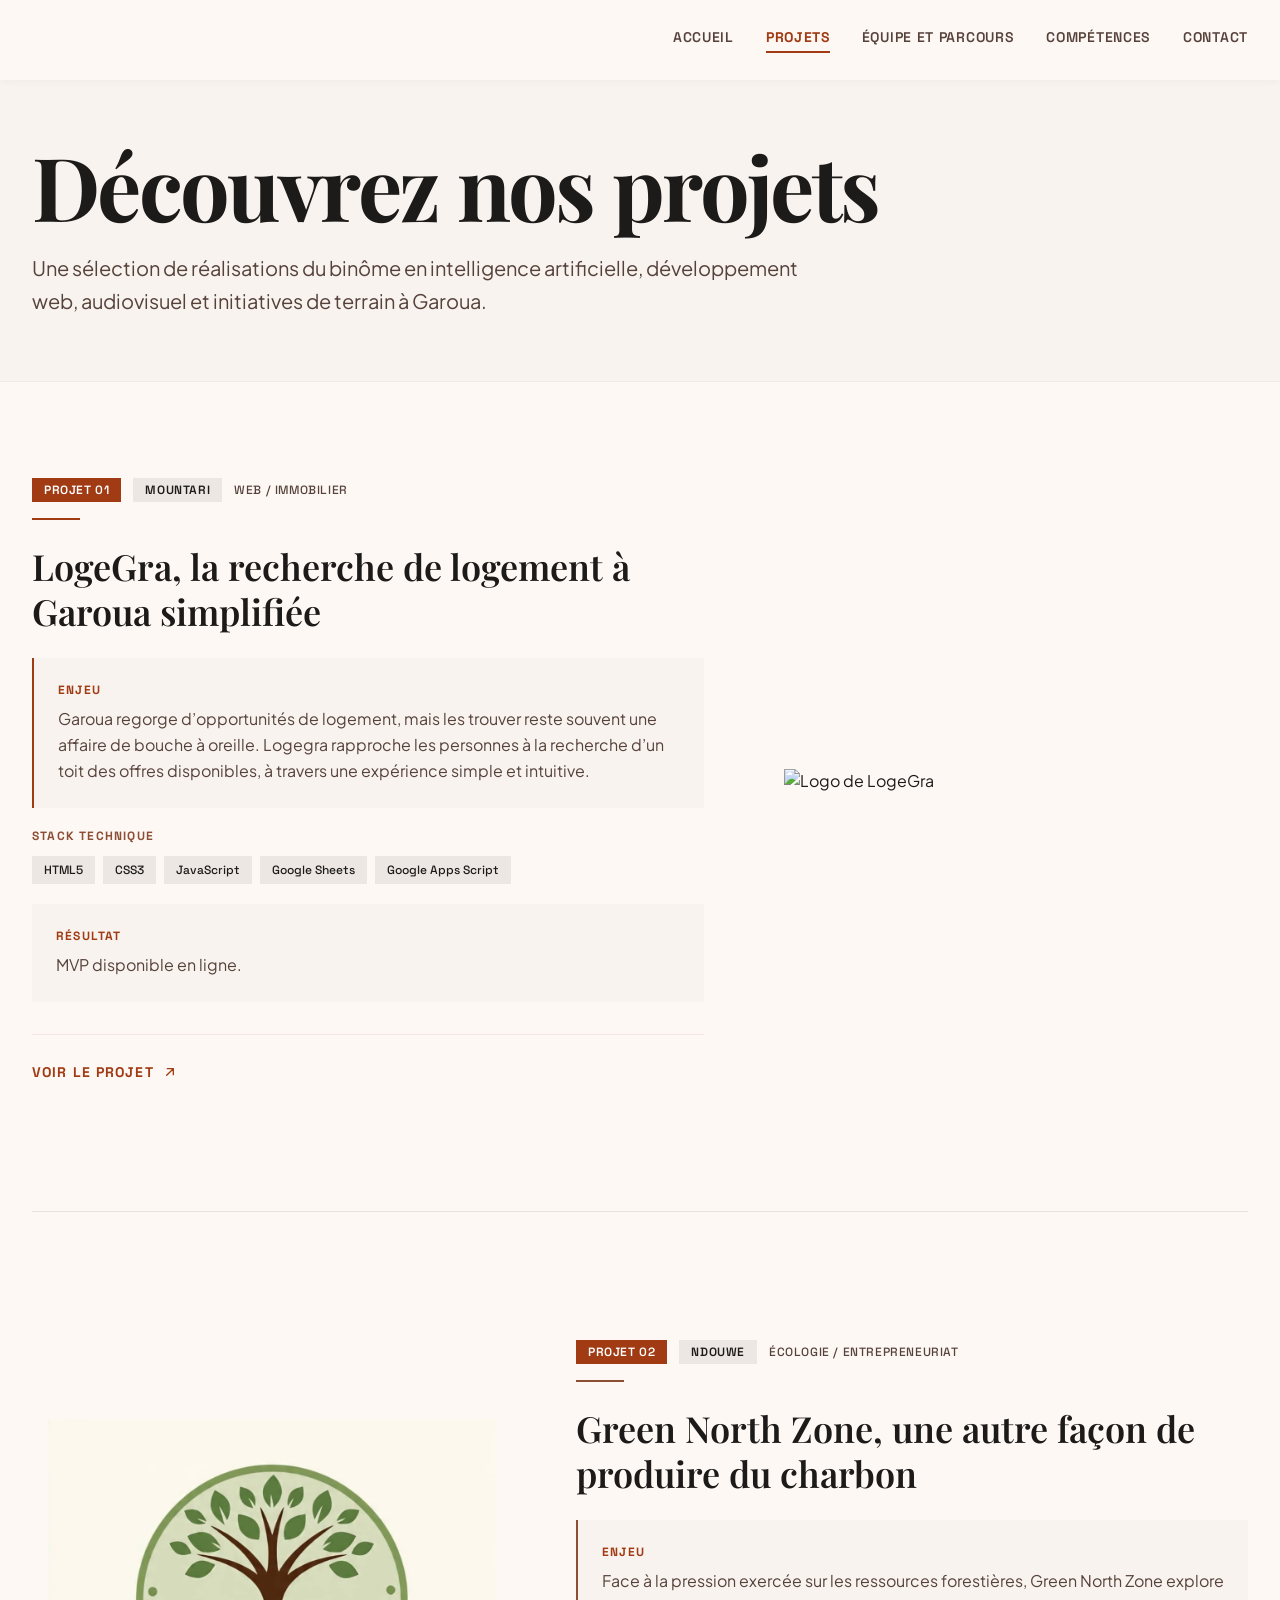
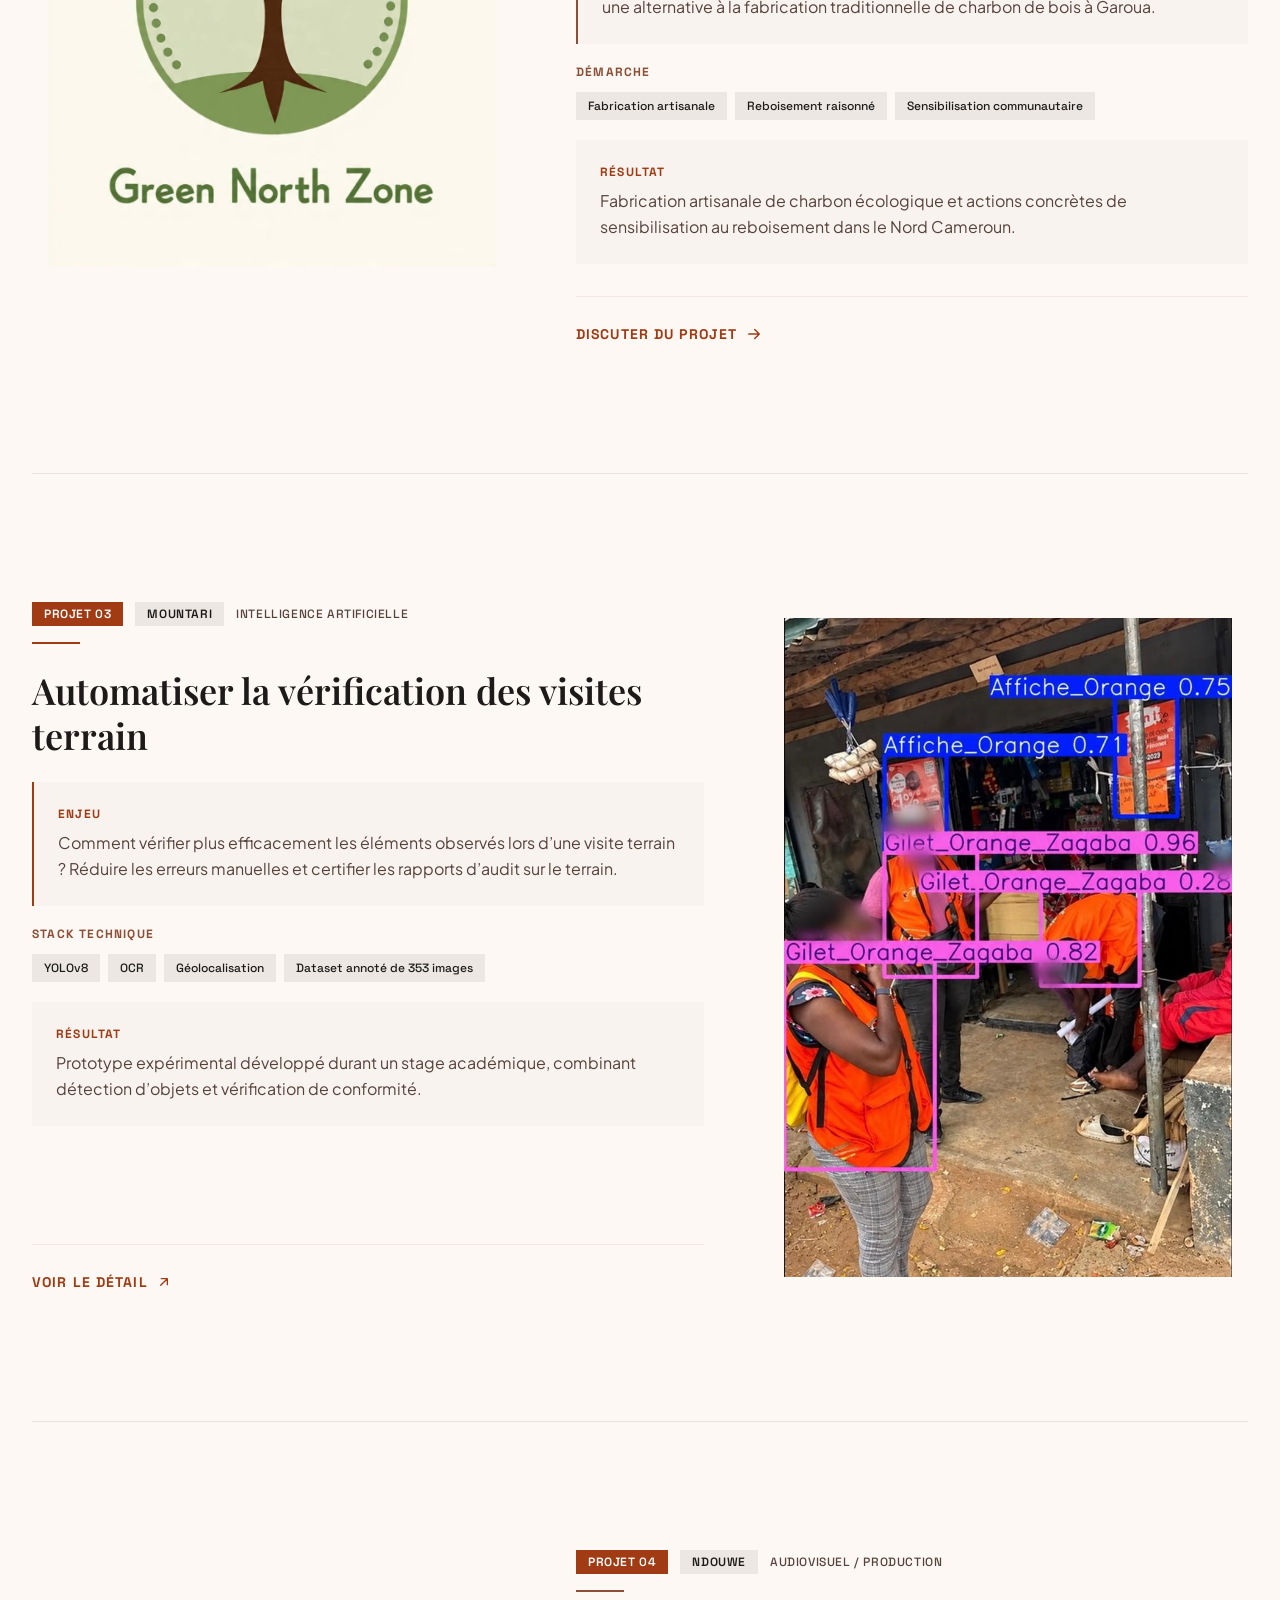
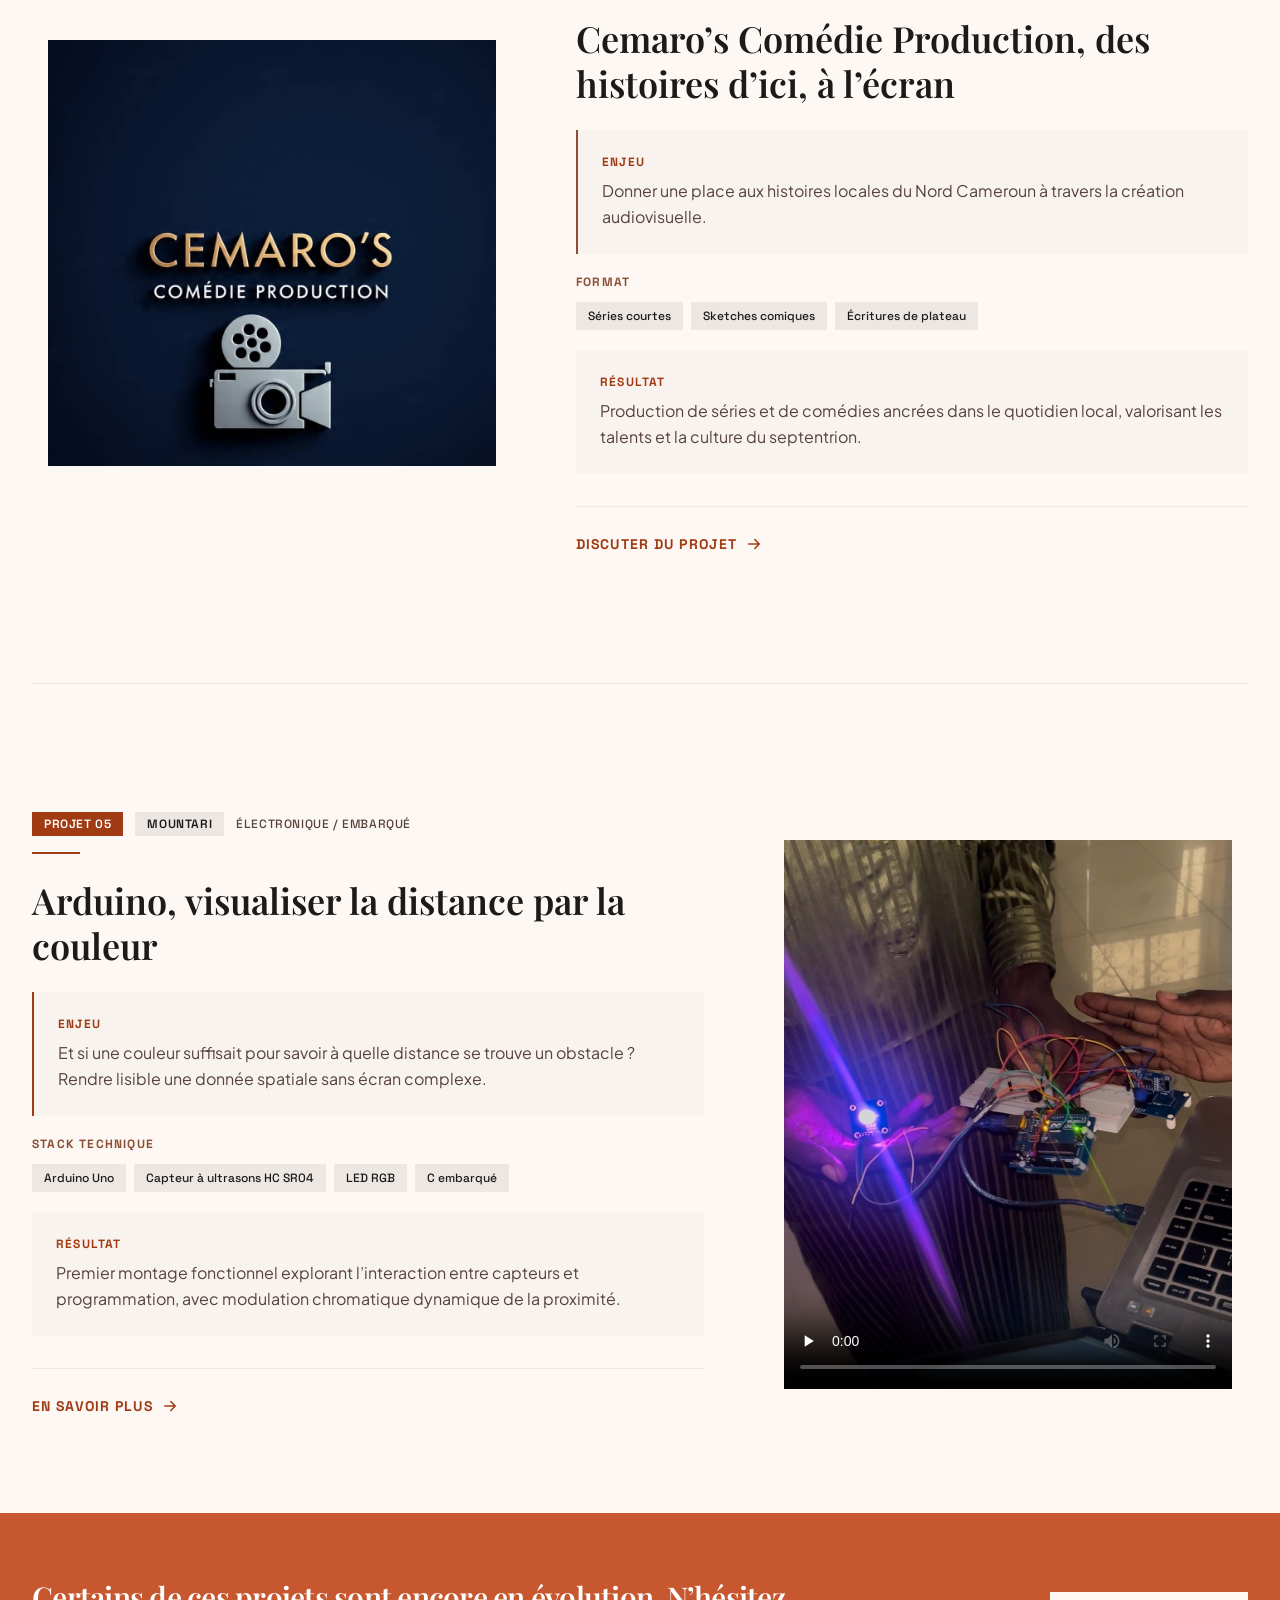
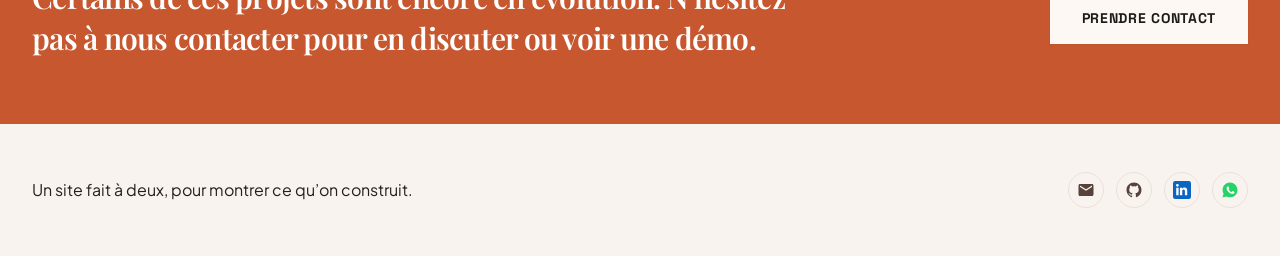
==== projets.html @ ce0b87a0 "Premier deploiement du portfolio" ====
<!DOCTYPE html>
<html lang="fr">
<head>
  <meta charset="utf-8">
  <meta name="viewport" content="width=device-width, initial-scale=1">
  <title>Projets : Mountari et Ndouwe</title>
  <meta name="description" content="Une sélection de réalisations du binôme en intelligence artificielle, développement web, audiovisuel et initiatives de terrain à Garoua.">

  <link rel="preconnect" href="https://fonts.googleapis.com">
  <link rel="preconnect" href="https://fonts.gstatic.com" crossorigin>
  <link href="https://fonts.googleapis.com/css2?family=Playfair+Display:wght@600;700&family=Plus+Jakarta+Sans:wght@400;500;600&family=Space+Grotesk:wght@500;600;700&display=swap" rel="stylesheet">
  <link rel="stylesheet" href="css/style.css">
</head>
<body>

  <!-- En-tête et navigation (à recopier à l'identique sur chaque page, seul aria-current change) -->
  <header class="site-header">
    <div class="container header-inner">
      <button class="nav-toggle" type="button" aria-expanded="false" aria-controls="menu-principal" aria-label="Ouvrir le menu">
        <span></span><span></span><span></span>
      </button>
      <nav class="nav" id="menu-principal" aria-label="Navigation principale">
        <a href="index.html" class="nav-link">Accueil</a>
        <a href="projets.html" class="nav-link is-active" aria-current="page">Projets</a>
        <a href="equipe.html" class="nav-link">Équipe et Parcours</a>
        <a href="competences.html" class="nav-link">Compétences</a>
        <a href="contact.html" class="nav-link">Contact</a>
      </nav>
    </div>
  </header>

  <main>

    <!-- Titre de la page -->
    <section class="page-header">
      <div class="container">
        <h1>Découvrez nos projets</h1>
        <p>Une sélection de réalisations du binôme en intelligence artificielle, développement web, audiovisuel et initiatives de terrain à Garoua.</p>
      </div>
    </section>

    <!-- Les cinq fiches projets, image à droite puis à gauche en alternance -->
    <div class="container fiches">

    <!-- Projet 01 : Mountari (image à droite) -->
    <article class="fiche">
      <div class="fiche-text">
        <div>
          <div class="fiche-meta">
            <span class="tag tag-num">Projet 01</span>
            <span class="tag tag-who">Mountari</span>
            <span class="fiche-cat">Web / Immobilier</span>
          </div>
          <div class="fiche-rule rule-mountari"></div>
          <h2>LogeGra, la recherche de logement à Garoua simplifiée</h2>
          <div class="fiche-blocks">
            <div class="box box-enjeu box-mountari">
              <span class="box-label">Enjeu</span>
              <p>Garoua regorge d’opportunités de logement, mais les trouver reste souvent une affaire de bouche à oreille. Logegra rapproche les personnes à la recherche d’un toit des offres disponibles, à travers une expérience simple et intuitive.</p>
            </div>
            <div>
              <span class="box-label label-second">Stack technique</span>
              <ul class="chips">
              <li>HTML5</li>
              <li>CSS3</li>
              <li>JavaScript</li>
              <li>Google Sheets</li>
              <li>Google Apps Script</li>
              </ul>
            </div>
            <div class="box">
              <span class="box-label">Résultat</span>
              <p>MVP disponible en ligne.</p>
            </div>
          </div>
        </div>
        <div class="fiche-link">
          <a class="project-link link-mountari" href="https://logegra.vercel.app/" target="_blank" rel="noopener noreferrer">
            Voir le projet
            <svg class="arrow arrow-out" viewBox="0 0 24 24" aria-hidden="true"><path d="M7 17L17 7M8 7h9v9" fill="none" stroke="currentColor" stroke-width="2" stroke-linecap="round" stroke-linejoin="round"/></svg>
          </a>
        </div>
      </div>
      <div class="fiche-media">
        <img src="assets/images/logegra.png" alt="Logo de LogeGra" class="">
      </div>
    </article>
    <div class="fiche-sep"></div>

    <!-- Projet 02 : Ndouwe (image à gauche) -->
    <article class="fiche media-left">
      <div class="fiche-media">
        <img src="assets/images/green-north-zone.jpeg" alt="Logo de Green North Zone" class="">
      </div>
      <div class="fiche-text">
        <div>
          <div class="fiche-meta">
            <span class="tag tag-num">Projet 02</span>
            <span class="tag tag-who">Ndouwe</span>
            <span class="fiche-cat">Écologie / Entrepreneuriat</span>
          </div>
          <div class="fiche-rule rule-ndouwe"></div>
          <h2>Green North Zone, une autre façon de produire du charbon</h2>
          <div class="fiche-blocks">
            <div class="box box-enjeu box-ndouwe">
              <span class="box-label">Enjeu</span>
              <p>Face à la pression exercée sur les ressources forestières, Green North Zone explore une alternative à la fabrication traditionnelle de charbon de bois à Garoua.</p>
            </div>
            <div>
              <span class="box-label label-second">Démarche</span>
              <ul class="chips">
              <li>Fabrication artisanale</li>
              <li>Reboisement raisonné</li>
              <li>Sensibilisation communautaire</li>
              </ul>
            </div>
            <div class="box">
              <span class="box-label">Résultat</span>
              <p>Fabrication artisanale de charbon écologique et actions concrètes de sensibilisation au reboisement dans le Nord Cameroun.</p>
            </div>
          </div>
        </div>
        <div class="fiche-link">
          <a class="project-link link-mountari" href="#contact">
            Discuter du projet
            <svg class="arrow" viewBox="0 0 24 24" aria-hidden="true"><path d="M5 12h14M13 6l6 6-6 6" fill="none" stroke="currentColor" stroke-width="2" stroke-linecap="round" stroke-linejoin="round"/></svg>
          </a>
        </div>
      </div>
    </article>
    <div class="fiche-sep"></div>

    <!-- Projet 03 : Mountari (image à droite) -->
    <article class="fiche">
      <div class="fiche-text">
        <div>
          <div class="fiche-meta">
            <span class="tag tag-num">Projet 03</span>
            <span class="tag tag-who">Mountari</span>
            <span class="fiche-cat">Intelligence artificielle</span>
          </div>
          <div class="fiche-rule rule-mountari"></div>
          <h2>Automatiser la vérification des visites terrain</h2>
          <div class="fiche-blocks">
            <div class="box box-enjeu box-mountari">
              <span class="box-label">Enjeu</span>
              <p>Comment vérifier plus efficacement les éléments observés lors d’une visite terrain ? Réduire les erreurs manuelles et certifier les rapports d’audit sur le terrain.</p>
            </div>
            <div>
              <span class="box-label label-second">Stack technique</span>
              <ul class="chips">
              <li>YOLOv8</li>
              <li>OCR</li>
              <li>Géolocalisation</li>
              <li>Dataset annoté de 353 images</li>
              </ul>
            </div>
            <div class="box">
              <span class="box-label">Résultat</span>
              <p>Prototype expérimental développé durant un stage académique, combinant détection d’objets et vérification de conformité.</p>
            </div>
          </div>
        </div>
        <div class="fiche-link">
          <a class="project-link link-mountari" href="https://www.linkedin.com/in/bouba-tidjani" target="_blank" rel="noopener noreferrer">
            Voir le détail
            <svg class="arrow arrow-out" viewBox="0 0 24 24" aria-hidden="true"><path d="M7 17L17 7M8 7h9v9" fill="none" stroke="currentColor" stroke-width="2" stroke-linecap="round" stroke-linejoin="round"/></svg>
          </a>
        </div>
      </div>
      <div class="fiche-media">
        <img src="assets/images/yolo.jpeg" alt="Résultat de détection d'objets sur une visite terrain" class="fiche-img-narrow">
      </div>
    </article>
    <div class="fiche-sep"></div>

    <!-- Projet 04 : Ndouwe (image à gauche) -->
    <article class="fiche media-left">
      <div class="fiche-media">
        <img src="assets/images/cemaros.jpeg" alt="Logo de Cemaro's Comédie Production" class="">
      </div>
      <div class="fiche-text">
        <div>
          <div class="fiche-meta">
            <span class="tag tag-num">Projet 04</span>
            <span class="tag tag-who">Ndouwe</span>
            <span class="fiche-cat">Audiovisuel / Production</span>
          </div>
          <div class="fiche-rule rule-ndouwe"></div>
          <h2>Cemaro’s Comédie Production, des histoires d’ici, à l’écran</h2>
          <div class="fiche-blocks">
            <div class="box box-enjeu box-ndouwe">
              <span class="box-label">Enjeu</span>
              <p>Donner une place aux histoires locales du Nord Cameroun à travers la création audiovisuelle.</p>
            </div>
            <div>
              <span class="box-label label-second">Format</span>
              <ul class="chips">
              <li>Séries courtes</li>
              <li>Sketches comiques</li>
              <li>Écritures de plateau</li>
              </ul>
            </div>
            <div class="box">
              <span class="box-label">Résultat</span>
              <p>Production de séries et de comédies ancrées dans le quotidien local, valorisant les talents et la culture du septentrion.</p>
            </div>
          </div>
        </div>
        <div class="fiche-link">
          <a class="project-link link-mountari" href="#contact">
            Discuter du projet
            <svg class="arrow" viewBox="0 0 24 24" aria-hidden="true"><path d="M5 12h14M13 6l6 6-6 6" fill="none" stroke="currentColor" stroke-width="2" stroke-linecap="round" stroke-linejoin="round"/></svg>
          </a>
        </div>
      </div>
    </article>
    <div class="fiche-sep"></div>

    <!-- Projet 05 : Mountari (image à droite) -->
    <article class="fiche">
      <div class="fiche-text">
        <div>
          <div class="fiche-meta">
            <span class="tag tag-num">Projet 05</span>
            <span class="tag tag-who">Mountari</span>
            <span class="fiche-cat">Électronique / Embarqué</span>
          </div>
          <div class="fiche-rule rule-mountari"></div>
          <h2>Arduino, visualiser la distance par la couleur</h2>
          <div class="fiche-blocks">
            <div class="box box-enjeu box-mountari">
              <span class="box-label">Enjeu</span>
              <p>Et si une couleur suffisait pour savoir à quelle distance se trouve un obstacle ? Rendre lisible une donnée spatiale sans écran complexe.</p>
            </div>
            <div>
              <span class="box-label label-second">Stack technique</span>
              <ul class="chips">
              <li>Arduino Uno</li>
              <li>Capteur à ultrasons HC SR04</li>
              <li>LED RGB</li>
              <li>C embarqué</li>
              </ul>
            </div>
            <div class="box">
              <span class="box-label">Résultat</span>
              <p>Premier montage fonctionnel explorant l’interaction entre capteurs et programmation, avec modulation chromatique dynamique de la proximité.</p>
            </div>
          </div>
        </div>
        <div class="fiche-link">
          <a class="project-link link-mountari" href="#contact">
            En savoir plus
            <svg class="arrow" viewBox="0 0 24 24" aria-hidden="true"><path d="M5 12h14M13 6l6 6-6 6" fill="none" stroke="currentColor" stroke-width="2" stroke-linecap="round" stroke-linejoin="round"/></svg>
          </a>
        </div>
      </div>
      <div class="fiche-media">
        <video class="fiche-video" controls playsinline preload="none" poster="assets/images/arduino.jpeg" aria-label="Démonstration en vidéo du montage Arduino : la LED change de couleur selon la distance">
          <source src="assets/videos/arduino.mp4" type="video/mp4">
          Votre navigateur ne peut pas lire cette vidéo.
        </video>
      </div>
    </article>

    </div>

    <!-- Bandeau de contact -->
    <section class="banner" id="contact">
      <div class="container banner-inner">
        <p>Certains de ces projets sont encore en évolution. N’hésitez pas à nous contacter pour en discuter ou voir une démo.</p>
        <a class="btn btn-banner" href="mailto:boubamountari@gmail.com">Prendre contact</a>
      </div>
    </section>

  </main>

  <footer class="site-footer">
    <div class="container footer-inner">
      <p>Un site fait à deux, pour montrer ce qu’on construit.</p>
      <div class="socials">
        <a class="social" href="mailto:boubamountari@gmail.com" aria-label="Email">
          <svg viewBox="0 0 24 24" fill="currentColor" aria-hidden="true"><path d="M20 4H4c-1.1 0-1.99.9-1.99 2L2 18c0 1.1.9 2 2 2h16c1.1 0 2-.9 2-2V6c0-1.1-.9-2-2-2zm0 4l-8 5-8-5V6l8 5 8-5v2z"/></svg>
        </a>
        <a class="social" href="https://github.com/Bouba-Tidjani-dev" target="_blank" rel="noopener" aria-label="GitHub">
          <svg viewBox="0 0 24 24" fill="currentColor" aria-hidden="true"><path fill-rule="evenodd" clip-rule="evenodd" d="M12 2C6.477 2 2 6.484 2 12.017c0 4.425 2.865 8.18 6.839 9.504.5.092.682-.217.682-.483 0-.237-.008-.868-.013-1.703-2.782.605-3.369-1.343-3.369-1.343-.454-1.158-1.11-1.466-1.11-1.466-.908-.62.069-.608.069-.608 1.003.07 1.53 1.032 1.53 1.032.892 1.53 2.341 1.088 2.91.832.092-.647.35-1.088.636-1.338-2.22-.253-4.555-1.113-4.555-4.951 0-1.093.39-1.988 1.029-2.688-.103-.253-.446-1.272.098-2.65 0 0 .84-.27 2.75 1.026A9.564 9.564 0 0112 6.844c.85.004 1.705.115 2.504.337 1.909-1.296 2.747-1.027 2.747-1.027.546 1.379.202 2.398.1 2.651.64.7 1.028 1.595 1.028 2.688 0 3.848-2.339 4.695-4.566 4.943.359.309.678.92.678 1.855 0 1.338-.012 2.419-.012 2.747 0 .268.18.58.688.482A10.019 10.019 0 0022 12.017C22 6.484 17.522 2 12 2z"/></svg>
        </a>
        <a class="social" href="https://linkedin.com/in/bouba-tidjani" target="_blank" rel="noopener" aria-label="LinkedIn">
          <svg viewBox="0 0 24 24" aria-hidden="true"><rect width="24" height="24" rx="3" fill="#0A66C2"/><path d="M19 19h-3.14v-4.92c0-1.17-.02-2.68-1.63-2.68-1.63 0-1.88 1.28-1.88 2.6v4.99H9.21V8.88h3.01v1.38h.04c.42-.79 1.44-1.63 2.97-1.63 3.17 0 3.76 2.09 3.76 4.81V19zM5.88 7.51a1.82 1.82 0 110-3.64 1.82 1.82 0 010 3.64zM7.45 19H4.31V8.88h3.14V19z" fill="#fff"/></svg>
        </a>
        <!-- À compléter : remplace le numéro par celui de ton binôme, au format international sans + ni espaces -->
        <a class="social" href="https://wa.me/237XXXXXXXXX" target="_blank" rel="noopener" aria-label="WhatsApp">
          <svg viewBox="0 0 24 24" aria-hidden="true"><path d="M12.04 2C6.58 2 2.13 6.45 2.13 11.91c0 1.75.46 3.45 1.32 4.95L2 22l5.25-1.38c1.45.79 3.08 1.21 4.79 1.21 5.46 0 9.91-4.45 9.91-9.91 0-2.65-1.03-5.14-2.9-7.01A9.82 9.82 0 0012.04 2z" fill="#25D366"/><path d="M17.5 14.34c-.26-.13-1.54-.76-1.78-.85-.24-.09-.41-.13-.58.13-.17.26-.67.85-.82 1.02-.15.17-.3.19-.56.06-.26-.13-1.1-.41-2.09-1.29-.77-.69-1.29-1.54-1.44-1.8-.15-.26-.02-.4.11-.53.12-.12.26-.3.39-.45.13-.15.17-.26.26-.43.09-.17.04-.32-.02-.45-.06-.13-.58-1.4-.8-1.92-.21-.51-.43-.44-.59-.45h-.51c-.17 0-.45.06-.69.32-.24.26-.91.89-.91 2.17 0 1.28.93 2.52 1.06 2.69.13.17 1.84 2.81 4.45 3.94.62.27 1.11.43 1.49.55.63.2 1.2.17 1.65.1.5-.07 1.54-.63 1.76-1.24.22-.61.22-1.13.15-1.24-.07-.11-.24-.18-.5-.31z" fill="#fff"/></svg>
        </a>
      </div>
    </div>
  </footer>

  <script src="js/main.js"></script>
</body>
</html>
---- css/style.css ----
/* ==========================================================
   Portfolio Mountari et Ndouwe : feuille de style commune
   Les couleurs et polices viennent du DESIGN.md (Atelier & Algorithm).
   Ce fichier sera réutilisé par toutes les pages du site.
   ========================================================== */

/* 1. Variables de design */
:root {
  --surface: #fdf8f4;
  --surface-low: #f8f3ef;
  --surface-container: #f2ede9;
  --surface-high: #ece7e3;
  --on-surface: #1d1b19;
  --on-surface-variant: #57423b;
  --outline-variant: #dec0b7;
  --primary: #a03b14;
  --primary-container: #c0532a;
  --on-primary: #ffffff;
  --primary-fixed: #ffdbcf;
  --on-primary-fixed: #390c00;
  --secondary: #8c4e34;
  --ink: #161513;
  --dark-logo-bg: #071322;
  --photo-bg: #e7e5e4;

  --font-title: "Playfair Display", Georgia, serif;
  --font-body: "Plus Jakarta Sans", system-ui, sans-serif;
  --font-label: "Space Grotesk", system-ui, sans-serif;

  --header-h: 5rem;
  --shadow-sm: 0 1px 2px rgba(0, 0, 0, 0.05);
  --shadow-md: 0 4px 6px -1px rgba(0, 0, 0, 0.1), 0 2px 4px -2px rgba(0, 0, 0, 0.1);
}

/* 2. Base */
*, *::before, *::after { box-sizing: border-box; }

html { height: 100%; }

body {
  margin: 0;
  min-height: 100%;
  display: flex;
  flex-direction: column;
  background: var(--surface);
  color: var(--on-surface);
  font-family: var(--font-body);
  font-size: 1rem;
  line-height: 1.5rem;
  -webkit-font-smoothing: antialiased;
}

::selection { background: var(--primary-container); color: #fffbff; }

main { flex: 1; padding-top: var(--header-h); }

img { display: block; max-width: 100%; }

a { color: inherit; text-decoration: none; }

h1, h2, h3, p, figure { margin: 0; }

:focus-visible { outline: 3px solid var(--primary); outline-offset: 3px; }

.container {
  width: 100%;
  max-width: 80rem;
  margin-inline: auto;
  padding-inline: 2rem;
}

/* 3. En-tête et navigation */
.site-header {
  position: fixed;
  inset: 0 0 auto 0;
  z-index: 50;
  background: rgba(253, 248, 244, 0.9);
  -webkit-backdrop-filter: blur(12px);
  backdrop-filter: blur(12px);
  box-shadow: 0 1px 8px rgba(0, 0, 0, 0.04);
}

.header-inner {
  height: var(--header-h);
  display: flex;
  align-items: center;
  justify-content: flex-end;
}

.nav { display: flex; align-items: center; gap: 2rem; }

.nav-link {
  font-family: var(--font-label);
  font-size: 0.875rem;
  line-height: 1.25rem;
  font-weight: 600;
  text-transform: uppercase;
  letter-spacing: 0.05em;
  color: var(--on-surface-variant);
  padding-bottom: 0.25rem;
  border-bottom: 2px solid transparent;
  transition: color 0.15s;
}

.nav-link:hover { color: var(--on-surface); }

.nav-link.is-active {
  color: var(--primary);
  font-weight: 700;
  border-bottom-color: var(--primary);
}

.nav-toggle {
  display: none;
  width: 2.75rem;
  height: 2.75rem;
  padding: 0;
  background: none;
  border: 0;
  cursor: pointer;
  flex-direction: column;
  justify-content: center;
  align-items: center;
  gap: 5px;
}

.nav-toggle span {
  display: block;
  width: 22px;
  height: 2px;
  background: var(--on-surface);
}

/* 4. Présentation */
.hero { padding-top: 3rem; padding-bottom: 4rem; }

.hero-text { animation: heroEntrance 0.85s cubic-bezier(0.16, 1, 0.3, 1) both; }

.hero h1 {
  font-family: var(--font-title);
  font-size: 5.5rem;
  line-height: 5.25rem;
  font-weight: 700;
  letter-spacing: -0.03em;
  max-width: 64rem;
  margin-bottom: 1rem;
}

.hero h2 {
  font-family: var(--font-title);
  font-size: 1.875rem;
  line-height: 2.125rem;
  font-weight: 600;
  color: var(--primary);
  max-width: 56rem;
  margin-bottom: 1rem;
}

.hero-text p {
  font-size: 19px;
  line-height: 1.625;
  font-weight: 500;
  color: var(--on-surface);
  max-width: 48rem;
}

@keyframes heroEntrance {
  from { opacity: 0; transform: translateY(18px); }
  to   { opacity: 1; transform: translateY(0); }
}

/* Portraits */
.portraits {
  margin-top: 4rem;
  display: grid;
  grid-template-columns: 1fr 1fr;
  gap: 2rem;
  align-items: stretch;
}

.portrait-card {
  display: flex;
  flex-direction: column;
  justify-content: space-between;
  padding: 2.5rem;
  background: var(--surface-low);
  border: 1px solid rgba(222, 192, 183, 0.3);
  box-shadow: var(--shadow-sm);
}

.portrait-frame {
  aspect-ratio: 4 / 5;
  overflow: hidden;
  margin-bottom: 1.5rem;
  background: var(--photo-bg);
  border: 1px solid rgba(222, 192, 183, 0.4);
}

.portrait-frame img {
  width: 100%;
  height: 100%;
  object-fit: cover;
  object-position: center top;
}

.portrait-card figcaption {
  margin-top: auto;
  font-family: var(--font-title);
  font-size: 1.875rem;
  line-height: 2.125rem;
  font-weight: 600;
}

/* 5. Aperçu des projets */
.projects { padding-top: 4rem; padding-bottom: 4rem; }

.section-head {
  display: flex;
  align-items: flex-end;
  justify-content: space-between;
  gap: 1.5rem;
  margin-bottom: 4rem;
}

.section-head h2 {
  font-family: var(--font-title);
  font-size: 4rem;
  line-height: 4rem;
  font-weight: 600;
  letter-spacing: -0.025em;
}

.section-head p {
  max-width: 28rem;
  color: var(--on-surface-variant);
}

.project-list { display: grid; gap: 3rem; }

.project-card {
  display: grid;
  grid-template-columns: 7fr 5fr;
  align-items: stretch;
  overflow: hidden;
  background: var(--surface-low);
  border: 1px solid rgba(222, 192, 183, 0.3);
  box-shadow: var(--shadow-sm);
  transition: box-shadow 0.2s;
}

.project-card:hover { box-shadow: var(--shadow-md); }

/* Cartes dont l'image est à droite : on inverse les colonnes */
.project-card.media-right { grid-template-columns: 5fr 7fr; }
.project-card.media-right .project-media { order: 2; }
.project-card.media-right .project-body { order: 1; }

.project-media {
  height: 360px;
  overflow: hidden;
  background: var(--surface-high);
}

.project-media img.cover { width: 100%; height: 100%; object-fit: cover; }

.media-padded {
  display: flex;
  align-items: center;
  justify-content: center;
  padding: 1.5rem;
}

.media-padded img.contain { max-width: 100%; max-height: 100%; object-fit: contain; }

.media-dark { background: var(--dark-logo-bg); padding: 1rem; }

.project-body {
  display: flex;
  flex-direction: column;
  justify-content: center;
  align-items: flex-start;
  padding: 2rem;
}

.badge {
  display: inline-block;
  padding: 0.25rem 0.75rem;
  margin-bottom: 0.75rem;
  background: var(--surface);
  font-family: var(--font-label);
  font-size: 0.875rem;
  line-height: 1.25rem;
  font-weight: 700;
  text-transform: uppercase;
  letter-spacing: 0.05em;
}

.badge-ndouwe { color: var(--secondary); }
.badge-mountari { color: var(--primary); }

.project-body h3 {
  font-family: var(--font-title);
  font-size: 2.5rem;
  line-height: 2.75rem;
  font-weight: 600;
  letter-spacing: -0.01em;
  margin-bottom: 0.75rem;
}

.project-body p {
  font-size: 18px;
  line-height: 1.625;
  color: var(--ink);
  margin-bottom: 1.5rem;
}

.project-link {
  display: inline-flex;
  align-items: center;
  gap: 0.5rem;
  font-family: var(--font-label);
  font-size: 0.875rem;
  line-height: 1.25rem;
  font-weight: 600;
  text-transform: uppercase;
  letter-spacing: 0.05em;
  transition: color 0.15s;
}

.link-ndouwe { color: var(--secondary); }
.link-mountari { color: var(--primary); }
.project-link:hover { color: var(--on-surface); }

.arrow { width: 18px; height: 18px; transition: transform 0.15s; }
.project-link:hover .arrow { transform: translateX(4px); }

/* 6. Bandeau école */
.school-strip { background: var(--surface-container); padding-block: 3rem; }

.school-inner {
  display: flex;
  align-items: center;
  justify-content: space-between;
  gap: 1.5rem;
}

.school-inner p {
  font-size: 19px;
  line-height: 1.75rem;
  font-weight: 500;
  color: var(--ink);
}

/* 7. Boutons */
.btn {
  display: inline-block;
  flex-shrink: 0;
  white-space: nowrap;
  text-align: center;
  font-family: var(--font-label);
  font-size: 0.875rem;
  line-height: 1.25rem;
  text-transform: uppercase;
  letter-spacing: 0.05em;
}

.btn-light {
  padding: 0.875rem 1.5rem;
  background: var(--surface);
  color: var(--on-surface);
  font-weight: 600;
  box-shadow: var(--shadow-sm);
  transition: background 0.15s;
}

.btn-light:hover { background: var(--surface-high); }

.btn-solid {
  padding: 1rem 2rem;
  background: var(--on-primary);
  color: var(--primary);
  font-weight: 700;
  box-shadow: 4px 4px 0 var(--on-primary-fixed);
  transition: transform 0.15s;
}

.btn-solid:hover { transform: translate(-4px, -4px); }

.btn-ghost {
  padding: 1rem 1.5rem;
  background: var(--primary-container);
  color: var(--on-primary);
  font-weight: 600;
  border: 1px solid rgba(255, 219, 207, 0.3);
  transition: background 0.15s, color 0.15s;
}

.btn-ghost:hover { background: var(--primary-fixed); color: var(--on-primary-fixed); }

/* 8. Appel à contact */
.cta { background: var(--primary); color: var(--on-primary); padding: 5rem 0; }

.cta-inner {
  display: flex;
  align-items: center;
  justify-content: space-between;
  gap: 2.5rem;
}

.cta-text { max-width: 48rem; }

.cta-text h2 {
  font-family: var(--font-title);
  font-size: 2.5rem;
  line-height: 2.75rem;
  font-weight: 600;
  letter-spacing: -0.025em;
  margin-bottom: 1rem;
}

.cta-text p {
  font-size: 1.125rem;
  line-height: 1.625;
  color: var(--primary-fixed);
}

.cta-actions { display: flex; gap: 1rem; flex-shrink: 0; }

/* 9. Pied de page */
.site-footer { background: var(--surface-low); margin-top: auto; }

.footer-inner {
  padding-block: 3rem;
  display: flex;
  align-items: center;
  justify-content: space-between;
  gap: 1rem;
}

.footer-inner p { font-size: 16px; color: #22201e; }

.socials { display: flex; align-items: center; gap: 0.75rem; margin-left: auto; flex-shrink: 0; }

.social {
  width: 2.25rem;
  height: 2.25rem;
  display: flex;
  align-items: center;
  justify-content: center;
  border: 1px solid rgba(222, 192, 183, 0.4);
  border-radius: 9999px;
  color: var(--on-surface-variant);
  transition: border-color 0.15s, color 0.15s;
}

.social:hover { border-color: var(--primary); color: var(--primary); }
.social svg { width: 18px; height: 18px; }

/* 10. Tablette et mobile */
@media (max-width: 1023px) {
  .project-card,
  .project-card.media-right { grid-template-columns: 1fr; }

  /* Sur petit écran, l'image passe toujours au-dessus du texte */
  .project-card.media-right .project-media { order: 1; }
  .project-card.media-right .project-body { order: 2; }

  .project-body { padding: 1.5rem; }
  .project-body h3 { font-size: 1.875rem; line-height: 2.125rem; }

  .cta-inner { flex-direction: column; align-items: flex-start; }
}

@media (max-width: 767px) {
  .container { padding-inline: 1.25rem; }

  .hero h1 { font-size: 3.25rem; line-height: 3.25rem; letter-spacing: -0.02em; }
  .hero h2 { font-size: 1.375rem; line-height: 1.625rem; }

  .portraits { grid-template-columns: 1fr; margin-top: 2.5rem; }
  .portrait-card { padding: 1.5rem; }

  .section-head { flex-direction: column; align-items: flex-start; margin-bottom: 2.5rem; }
  .section-head h2 { font-size: 2.5rem; line-height: 2.6rem; }

  .school-inner { flex-direction: column; text-align: center; }

  .cta-actions { flex-direction: column; width: 100%; }
  .btn-solid, .btn-ghost { width: 100%; }

  .footer-inner { flex-direction: column; align-items: flex-start; }
  .socials { margin-left: 0; }

  /* Menu mobile */
  .nav-toggle { display: flex; }

  .nav {
    display: none;
    position: absolute;
    top: var(--header-h);
    left: 0;
    right: 0;
    flex-direction: column;
    align-items: flex-start;
    gap: 1.25rem;
    padding: 1.5rem 1.25rem;
    background: var(--surface);
    box-shadow: 0 8px 12px rgba(0, 0, 0, 0.06);
  }

  .nav.is-open { display: flex; }
}

/* ==========================================================
   12. Page Projets
   ========================================================== */

/* Titre de la page : même taille que le titre de l'accueil */
.page-header {
  background: var(--surface-low);
  padding-block: 4rem;
  border-bottom: 1px solid rgba(222, 192, 183, 0.2);
}

.page-header h1 {
  font-family: var(--font-title);
  font-size: 5.5rem;
  line-height: 5.25rem;
  font-weight: 700;
  letter-spacing: -0.03em;
  max-width: 64rem;
}

.page-header p {
  max-width: 48rem;
  margin-top: 1.5rem;
  font-size: 1.25rem;
  line-height: 1.625;
  color: var(--on-surface-variant);
}

/* Liste des fiches */
.fiches {
  display: flex;
  flex-direction: column;
  gap: 8rem;
  padding-block: 6rem;
}

.fiche-sep { width: 100%; height: 1px; background: #e6e2de; }

.fiche {
  display: grid;
  grid-template-columns: 7fr 5fr;
  gap: 4rem;
  align-items: stretch;
}

.fiche.media-left { grid-template-columns: 5fr 7fr; }

.fiche-text { display: flex; flex-direction: column; justify-content: space-between; }

.fiche-meta { display: flex; flex-wrap: wrap; align-items: center; gap: 0.75rem; margin-bottom: 1rem; }

.tag {
  padding: 0.25rem 0.75rem;
  font-family: var(--font-label);
  font-size: 0.75rem;
  line-height: 1rem;
  font-weight: 600;
  text-transform: uppercase;
  letter-spacing: 0.05em;
}

.tag-num { background: var(--primary); color: #fff; }
.tag-who { background: var(--surface-high); color: var(--on-surface); }

.fiche-cat {
  font-family: var(--font-label);
  font-size: 0.75rem;
  line-height: 1rem;
  font-weight: 500;
  text-transform: uppercase;
  letter-spacing: 0.05em;
  color: var(--on-surface-variant);
}

.fiche-rule { width: 3rem; height: 2px; margin-bottom: 1.5rem; }
.rule-mountari { background: var(--primary); }
.rule-ndouwe { background: var(--secondary); }

.fiche-text h2 {
  font-family: var(--font-title);
  font-size: 2.25rem;
  line-height: 1.25;
  font-weight: 600;
  margin-bottom: 1.5rem;
}

.fiche-blocks { display: grid; gap: 1.25rem; }

.box { background: var(--surface-low); padding: 1.5rem; }
.box-enjeu { border-left: 2px solid var(--primary); }
.box-enjeu.box-ndouwe { border-left-color: var(--secondary); }

.box p { color: var(--on-surface-variant); line-height: 1.625; }

.box-label {
  display: block;
  margin-bottom: 0.5rem;
  font-family: var(--font-label);
  font-size: 0.75rem;
  line-height: 1rem;
  font-weight: 700;
  text-transform: uppercase;
  letter-spacing: 0.1em;
  color: var(--primary);
}

.box-label.label-second { margin-bottom: 0.75rem; color: var(--secondary); }

.chips { display: flex; flex-wrap: wrap; gap: 0.5rem; margin: 0; padding: 0; list-style: none; }

.chips li {
  padding: 0.375rem 0.75rem;
  background: var(--surface-high);
  color: var(--on-surface);
  font-family: var(--font-label);
  font-size: 0.75rem;
  line-height: 1rem;
  font-weight: 500;
}

.fiche-link {
  margin-top: 2rem;
  padding-top: 1.5rem;
  border-top: 1px solid rgba(222, 192, 183, 0.3);
}

.fiche-link .project-link { font-weight: 700; letter-spacing: 0.08em; }

.arrow-out { width: 16px; height: 16px; }
.project-link:hover .arrow-out { transform: translate(2px, -2px); }

/* Image du projet */
.fiche-media { display: flex; align-items: center; justify-content: center; padding: 1rem; }
.fiche-media img { width: 100%; height: auto; object-fit: contain; margin-inline: auto; }
.fiche-media img.fiche-img-narrow { max-width: 28rem; }

/* Vidéo d'un projet : la photo sert de couverture, la lecture démarre au clic */
.fiche-media video.fiche-video {
  display: block;
  width: 100%;
  max-width: 28rem;
  max-height: 36rem;
  margin-inline: auto;
  object-fit: contain;
  background: var(--ink);
}

/* Bandeau de contact */
.banner { background: #c6572e; color: #fff; padding-block: 4rem; }

.banner-inner {
  display: flex;
  align-items: center;
  justify-content: space-between;
  gap: 2rem;
}

.banner p {
  max-width: 48rem;
  font-family: var(--font-title);
  font-size: 1.875rem;
  line-height: 1.375;
  font-weight: 600;
  letter-spacing: -0.025em;
}

.btn-banner {
  padding: 1rem 2rem;
  background: var(--surface);
  color: var(--on-surface);
  font-weight: 700;
  box-shadow: var(--shadow-sm);
  transition: background 0.15s;
}

.btn-banner:hover { background: var(--surface-low); }

@media (max-width: 1023px) {
  .fiche, .fiche.media-left { grid-template-columns: 1fr; gap: 2.5rem; }

  /* Sur petit écran, le texte passe toujours avant l'image */
  .fiche.media-left .fiche-media { order: 2; }
  .fiche.media-left .fiche-text { order: 1; }

  .fiche-text h2 { font-size: 1.875rem; }
}

@media (max-width: 767px) {
  .page-header { padding-block: 4rem; }
  .page-header h1 { font-size: 3.25rem; line-height: 3.25rem; letter-spacing: -0.02em; }
  .page-header p { font-size: 1.125rem; }

  .fiches { gap: 6rem; padding-block: 4rem; }
  .fiche-text h2 { font-size: 1.5rem; }

  .banner p { font-size: 1.25rem; }
  .banner-inner { flex-direction: column; align-items: stretch; }
  .btn-banner { width: 100%; }
}

/* ==========================================================
   13. Page Équipe et Parcours
   ========================================================== */

:root { --clay: #c6572e; }

.team-intro { padding-top: 5rem; padding-bottom: 3rem; }

.team-intro-inner { max-width: 64rem; display: flex; flex-direction: column; gap: 2rem; }

/* Titre : même taille que celui de l'accueil et de la page Projets */
.team-intro h1 {
  font-family: var(--font-title);
  font-size: 5.5rem;
  line-height: 5.25rem;
  font-weight: 700;
  letter-spacing: -0.03em;
}

.school-block {
  display: flex;
  align-items: center;
  gap: 2rem;
  margin-top: 1rem;
  padding-top: 1.5rem;
  border-top: 1px solid rgba(222, 192, 183, 0.3);
}

.school-logo { width: 6rem; height: 6rem; flex-shrink: 0; object-fit: contain; }

.school-block p {
  max-width: 48rem;
  font-size: 1.125rem;
  line-height: 1.625;
  color: var(--on-surface-variant);
}

/* Profils */
.profiles {
  display: grid;
  grid-template-columns: 1fr 1fr;
  gap: 4rem;
  align-items: start;
  padding-block: 4rem;
}

.profile-photo {
  margin-bottom: 2rem;
  overflow: hidden;
  border-radius: 0.75rem;
  background: var(--surface-low);
}

.profile-photo img {
  width: 100%;
  aspect-ratio: 4 / 5;
  object-fit: cover;
  object-position: center top;
  border-radius: 0.75rem;
  box-shadow: var(--shadow-sm);
}

.profile-text { display: flex; flex-direction: column; gap: 1rem; }

.profile-text h2 {
  font-family: var(--font-title);
  font-size: 2.25rem;
  line-height: 2.5rem;
  font-weight: 600;
  letter-spacing: -0.025em;
}

.profile-rule { width: 3.5rem; height: 2px; margin-block: 0.25rem; background: var(--clay); }

.profile-text p {
  font-size: 1.125rem;
  line-height: 1.625;
  color: var(--on-surface-variant);
}

/* Appel à l'action */
.team-cta-wrap { padding-top: 5rem; padding-bottom: 5rem; }

.team-cta {
  display: flex;
  flex-direction: column;
  align-items: center;
  gap: 2rem;
  padding: 5rem;
  overflow: hidden;
  text-align: center;
  color: #fff;
  background: var(--clay);
  border-radius: 1.5rem;
  box-shadow: var(--shadow-sm);
}

.team-cta h2 {
  max-width: 42rem;
  font-family: var(--font-title);
  font-size: 3rem;
  line-height: 1.25;
  font-weight: 600;
}

.team-cta p {
  max-width: 42rem;
  font-size: 1.125rem;
  line-height: 1.625;
  color: rgba(255, 255, 255, 0.9);
}

.team-cta-actions { display: flex; flex-wrap: wrap; align-items: center; justify-content: center; gap: 1rem; padding-top: 0.5rem; }

.btn-white,
.btn-outline-white {
  padding: 1rem 2rem;
  font-weight: 600;
  border-radius: 0.5rem;
  transition: background 0.15s;
}

.btn-white { background: #fff; color: var(--clay); box-shadow: var(--shadow-sm); }
.btn-white:hover { background: var(--surface-high); }

.btn-outline-white { color: #fff; border: 1px solid #fff; }
.btn-outline-white:hover { background: rgba(255, 255, 255, 0.1); }

@media (max-width: 1023px) {
  .team-cta { padding: 4rem; }
  .team-cta h2 { font-size: 2.25rem; }
}

@media (max-width: 767px) {
  .team-intro { padding-top: 4rem; }
  .team-intro h1 { font-size: 3.25rem; line-height: 3.25rem; letter-spacing: -0.02em; }

  .school-block { flex-direction: column; align-items: flex-start; }

  .profiles { grid-template-columns: 1fr; gap: 3rem; padding-block: 3rem; }
  .profile-text h2 { font-size: 1.5rem; line-height: 2rem; }

  .team-cta-wrap { padding-block: 4rem; }
  .team-cta { padding: 2.5rem 1.5rem; }
  .team-cta h2 { font-size: 1.875rem; }
  .team-cta-actions { flex-direction: column; width: 100%; }
  .btn-white, .btn-outline-white { width: 100%; }
}

/* ==========================================================
   14. Page Compétences
   ========================================================== */

.skills-intro { padding-top: 3rem; padding-bottom: 2.5rem; }

/* Titre : même taille que celui des autres pages */
.skills-intro h1 {
  max-width: 64rem;
  font-family: var(--font-title);
  font-size: 5.5rem;
  line-height: 5.25rem;
  font-weight: 700;
  letter-spacing: -0.03em;
}

.skills-intro p {
  max-width: 42rem;
  padding-top: 1.5rem;
  font-size: 1.125rem;
  line-height: 1.625;
  color: var(--on-surface-variant);
}

/* Bandeau Programmation et IA */
.skills-band {
  padding-block: 3.5rem;
  background: var(--primary);
  color: var(--on-primary);
  box-shadow: 0 4px 6px -1px rgba(0, 0, 0, 0.1), 0 2px 4px -2px rgba(0, 0, 0, 0.1);
}

.skills-band h2 {
  font-family: var(--font-title);
  font-size: 4rem;
  line-height: 4rem;
  font-weight: 600;
  letter-spacing: -0.02em;
  color: #fff;
}

.band-tags { display: flex; flex-wrap: wrap; gap: 0.75rem; margin: 0; padding: 1.5rem 0 0; list-style: none; }

.band-tags li {
  display: flex;
  align-items: center;
  gap: 0.5rem;
  padding: 0.625rem 1.25rem;
  background: var(--surface);
  color: var(--on-surface);
  box-shadow: var(--shadow-sm);
  font-family: var(--font-label);
  font-size: 0.875rem;
  line-height: 1.25rem;
  font-weight: 600;
  text-transform: uppercase;
  letter-spacing: 0.05em;
}

.band-tags li::before { content: ""; width: 8px; height: 8px; flex-shrink: 0; background: var(--primary); }

/* Cartes des domaines */
.skills-grid {
  display: grid;
  grid-template-columns: repeat(3, 1fr);
  gap: 2rem;
  padding-block: 4rem;
}

.skill-card {
  padding: 2rem;
  background: #fff;
  border: 1px solid rgba(222, 192, 183, 0.3);
  box-shadow: var(--shadow-sm);
}

.skill-card h3 {
  font-family: var(--font-title);
  font-size: 1.875rem;
  line-height: 2.125rem;
  font-weight: 600;
}

.skill-chips { display: flex; flex-wrap: wrap; gap: 0.5rem; margin: 0; padding: 1.5rem 0 0; list-style: none; }

.skill-chips li {
  padding: 0.375rem 0.75rem;
  background: var(--surface-container);
  color: var(--on-surface);
  font-family: var(--font-label);
  font-size: 0.75rem;
  line-height: 1rem;
  font-weight: 500;
  letter-spacing: 0.12em;
}

/* Renvoi vers les projets */
.skills-cta-wrap { padding-bottom: 4rem; }

.skills-cta {
  display: flex;
  align-items: center;
  justify-content: space-between;
  gap: 1.5rem;
  padding: 2rem;
  background: var(--surface-container);
  border: 1px solid rgba(222, 192, 183, 0.4);
}

.skills-cta p {
  max-width: 42rem;
  font-size: 1.125rem;
  line-height: 1.75rem;
  color: var(--on-surface);
}

.btn-primary {
  display: inline-flex;
  align-items: center;
  gap: 0.5rem;
  padding: 0.875rem 1.5rem;
  background: var(--primary);
  color: var(--on-primary);
  font-weight: 600;
  box-shadow: var(--shadow-sm);
  transition: opacity 0.15s;
}

.btn-primary:hover { opacity: 0.9; }
.btn-primary .arrow { width: 16px; height: 16px; }

@media (max-width: 1023px) {
  .skills-band h2 { font-size: 3rem; line-height: 3.25rem; }
  .skill-card { padding: 1.5rem; }
  .skill-card h3 { font-size: 1.5rem; line-height: 1.875rem; }
}

@media (max-width: 767px) {
  .skills-intro h1 { font-size: 3.25rem; line-height: 3.25rem; letter-spacing: -0.02em; }

  .skills-band { padding-block: 3rem; }
  .skills-band h2 { font-size: 2.5rem; line-height: 2.6rem; }

  .skills-grid { grid-template-columns: 1fr; padding-block: 3rem; }

  .skills-cta { flex-direction: column; align-items: flex-start; }
  .btn-primary { width: 100%; justify-content: center; }
}

/* ==========================================================
   15. Page Contact
   ========================================================== */

.contact-page { display: flex; flex-direction: column; gap: 4rem; padding-block: 4rem; }

.contact-hero { display: flex; flex-direction: column; gap: 1.5rem; max-width: 64rem; }

/* Titre : même taille que celui des autres pages */
.contact-hero h1 {
  font-family: var(--font-title);
  font-size: 5.5rem;
  line-height: 5.25rem;
  font-weight: 700;
  letter-spacing: -0.03em;
  text-wrap: balance;
}

.contact-hero p {
  max-width: 48rem;
  font-size: 1.125rem;
  line-height: 1.625;
  color: var(--on-surface-variant);
}

.contact-grid {
  display: grid;
  grid-template-columns: 7fr 5fr;
  gap: 3rem;
  align-items: start;
}

/* Formulaire */
.form-card { padding: 3rem; background: var(--surface-container); box-shadow: var(--shadow-sm); }

.form-head { margin-bottom: 2rem; }

.form-head h2 {
  margin-bottom: 0.5rem;
  font-family: var(--font-title);
  font-size: 1.875rem;
  line-height: 2.125rem;
  font-weight: 600;
}

.form-head p { font-size: 0.875rem; line-height: 1.35rem; color: var(--on-surface-variant); }

.contact-form { display: flex; flex-direction: column; gap: 2rem; }

.field { display: flex; flex-direction: column; gap: 0.5rem; }

.field label {
  font-family: var(--font-label);
  font-size: 0.75rem;
  line-height: 1rem;
  font-weight: 600;
  text-transform: uppercase;
  letter-spacing: 0.05em;
  color: var(--on-surface-variant);
}

.field .req { color: var(--primary); }

.field input,
.field textarea {
  width: 100%;
  padding: 0.875rem 1rem;
  border: 0;
  border-radius: 0;
  background: #fff;
  color: var(--on-surface);
  font-family: var(--font-body);
  font-size: 1rem;
  line-height: 1.5rem;
  box-shadow: var(--shadow-sm);
  transition: background 0.15s, box-shadow 0.15s;
}

.field textarea { padding: 1rem; resize: vertical; }

.field input::placeholder,
.field textarea::placeholder { color: #635a56; opacity: 1; }

.field input:focus,
.field textarea:focus {
  outline: none;
  background: var(--surface);
  box-shadow: var(--shadow-md), inset 0 -2px 0 var(--primary);
}

.hp-field { position: absolute; left: -9999px; width: 1px; height: 1px; opacity: 0; }

.form-actions { padding-top: 0.5rem; display: flex; align-items: center; }

.btn-submit {
  display: inline-flex;
  align-items: center;
  justify-content: center;
  gap: 0.75rem;
  padding: 1rem 2rem;
  border: 0;
  background: var(--primary);
  color: var(--on-primary);
  font-family: var(--font-label);
  font-size: 0.875rem;
  line-height: 1.25rem;
  font-weight: 600;
  text-transform: uppercase;
  letter-spacing: 0.05em;
  cursor: pointer;
  box-shadow: var(--shadow-md);
  transition: background 0.15s, box-shadow 0.15s;
}

.btn-submit svg { width: 18px; height: 18px; }
.btn-submit:hover { background: var(--primary-container); box-shadow: 0 10px 15px -3px rgba(0, 0, 0, 0.1), 0 4px 6px -4px rgba(0, 0, 0, 0.1); }
.btn-submit:disabled { opacity: 0.6; cursor: wait; }

.form-status { min-height: 1.5rem; font-size: 0.9375rem; line-height: 1.5rem; color: var(--on-surface-variant); }
.form-status.is-ok { color: #2f6b3a; font-weight: 600; }
.form-status.is-error { color: #ba1a1a; font-weight: 600; }

/* Coordonnées directes */
.channels { display: flex; flex-direction: column; gap: 2.5rem; }

.channel-card {
  display: flex;
  flex-direction: column;
  gap: 1.5rem;
  padding: 2rem;
  background: var(--surface-container);
  box-shadow: var(--shadow-sm);
}

.channel-head { padding-bottom: 1rem; border-bottom: 1px solid var(--outline-variant); }

.channel-head h3 {
  font-family: var(--font-title);
  font-size: 1.875rem;
  line-height: 2.125rem;
  font-weight: 600;
}

.channel-list { display: flex; flex-direction: column; gap: 1rem; }
.channel-socials { display: grid; gap: 0.625rem; }

.channel {
  display: flex;
  align-items: center;
  gap: 0.75rem;
  padding: 0.75rem;
  background: #fff;
  border: 1px solid var(--outline-variant);
  box-shadow: var(--shadow-sm);
  transition: border-color 0.15s;
}

.channel:hover { border-color: var(--primary); }

.channel-icon {
  width: 2.25rem;
  height: 2.25rem;
  flex-shrink: 0;
  display: flex;
  align-items: center;
  justify-content: center;
}

.channel-icon svg { width: 18px; height: 18px; }

.icon-round { border-radius: 9999px; background: rgba(160, 59, 20, 0.1); color: var(--primary); transition: background 0.15s, color 0.15s; }
.channel:hover .icon-round { background: var(--primary); color: #fff; }

.icon-square { border-radius: 0.5rem; box-shadow: var(--shadow-sm); }

.channel-text { display: flex; flex-direction: column; flex: 1; min-width: 0; }

.channel-label {
  font-family: var(--font-label);
  font-size: 0.75rem;
  line-height: 1rem;
  font-weight: 500;
  text-transform: uppercase;
  letter-spacing: 0.05em;
  color: #635a56;
}

.channel-value {
  overflow: hidden;
  text-overflow: ellipsis;
  white-space: nowrap;
  font-weight: 500;
  color: var(--on-surface);
  transition: color 0.15s;
}

.channel:hover .channel-value { color: var(--primary); }

.channel-arrow { display: flex; color: #635a56; transition: color 0.15s; }
.channel-arrow svg { width: 16px; height: 16px; }
.channel:hover .channel-arrow { color: var(--primary); }

@media (max-width: 1023px) {
  .contact-grid { grid-template-columns: 1fr; gap: 3rem; }
}

@media (max-width: 767px) {
  .contact-page { padding-block: 3rem; gap: 3rem; }
  .contact-hero h1 { font-size: 3.25rem; line-height: 3.25rem; letter-spacing: -0.02em; }

  .form-card { padding: 1.5rem; }
  .channel-card { padding: 1.5rem; }
  .channel-head h3 { font-size: 1.5rem; line-height: 1.875rem; }

  .btn-submit { width: 100%; }
}

/* 11. Accessibilité : pas d'animation si l'utilisateur la désactive */
@media (prefers-reduced-motion: reduce) {
  .hero-text { animation: none; }
  * { transition: none !important; }
}
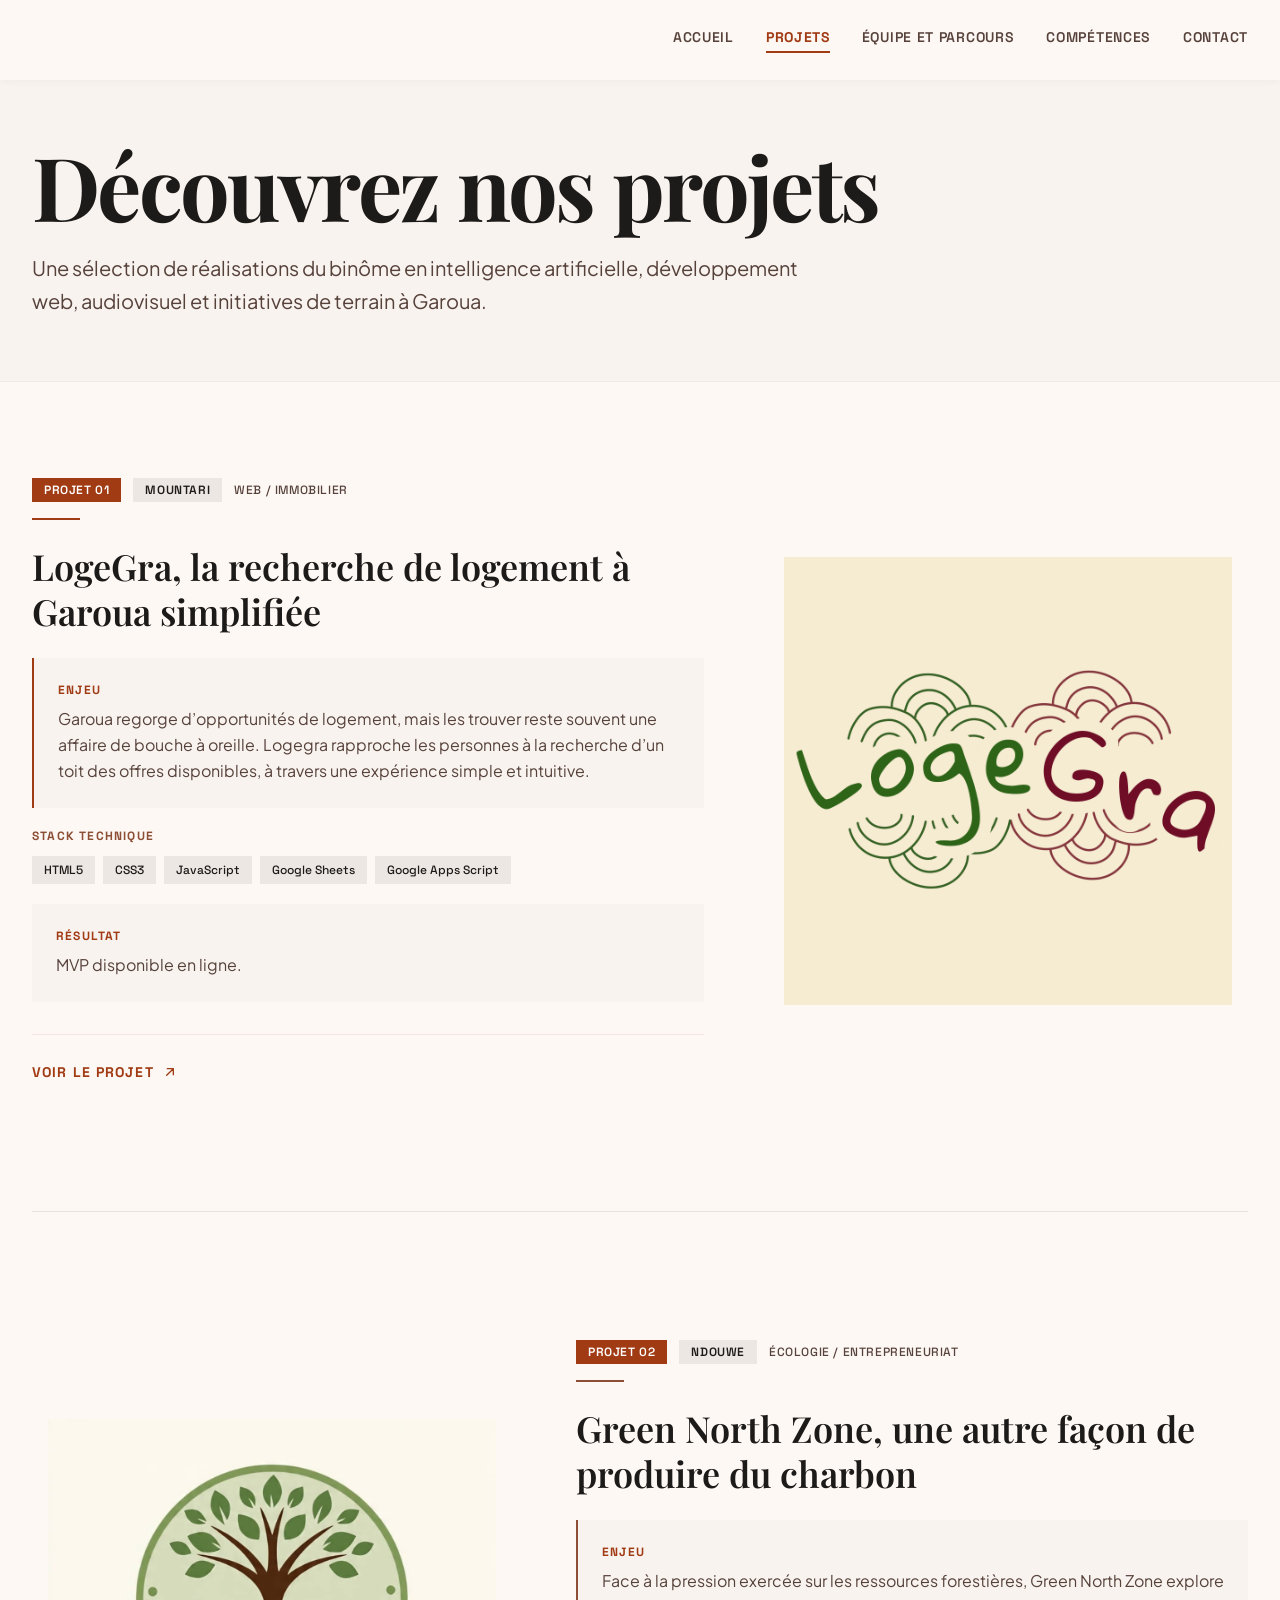
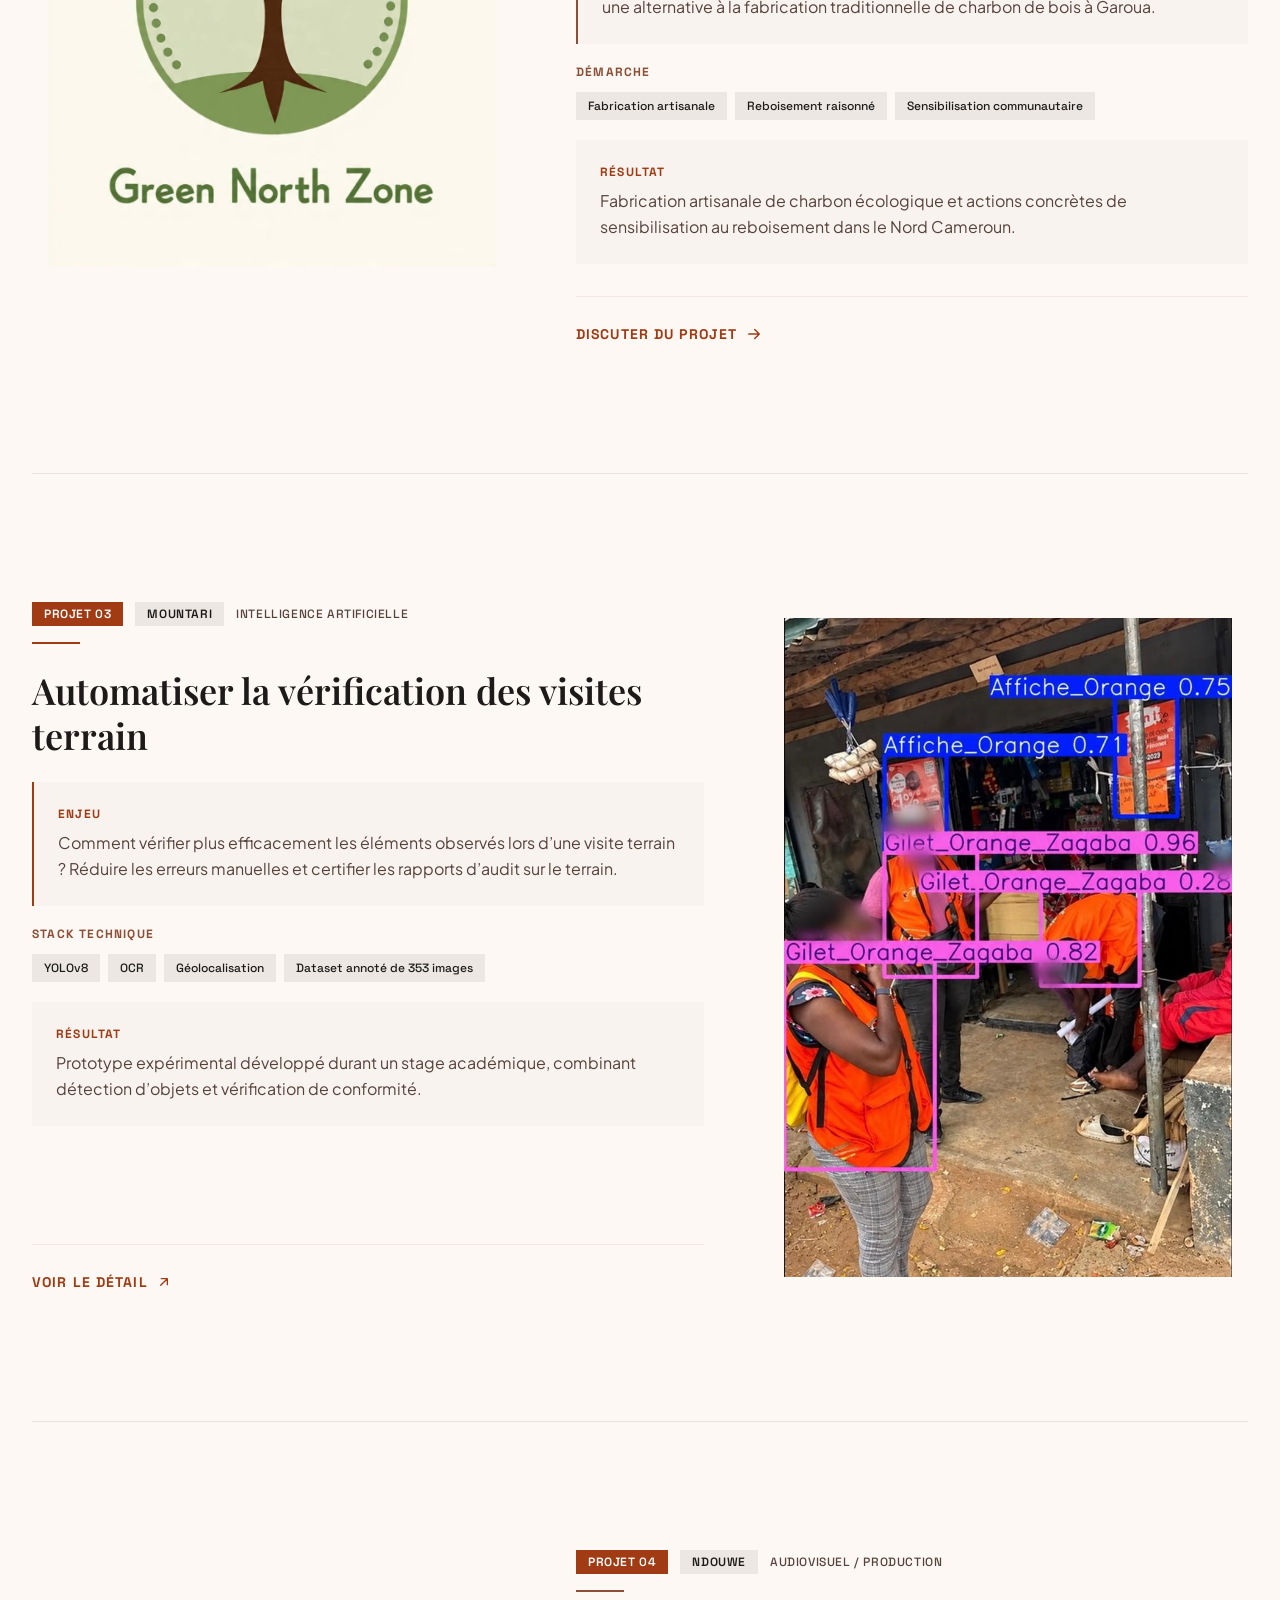
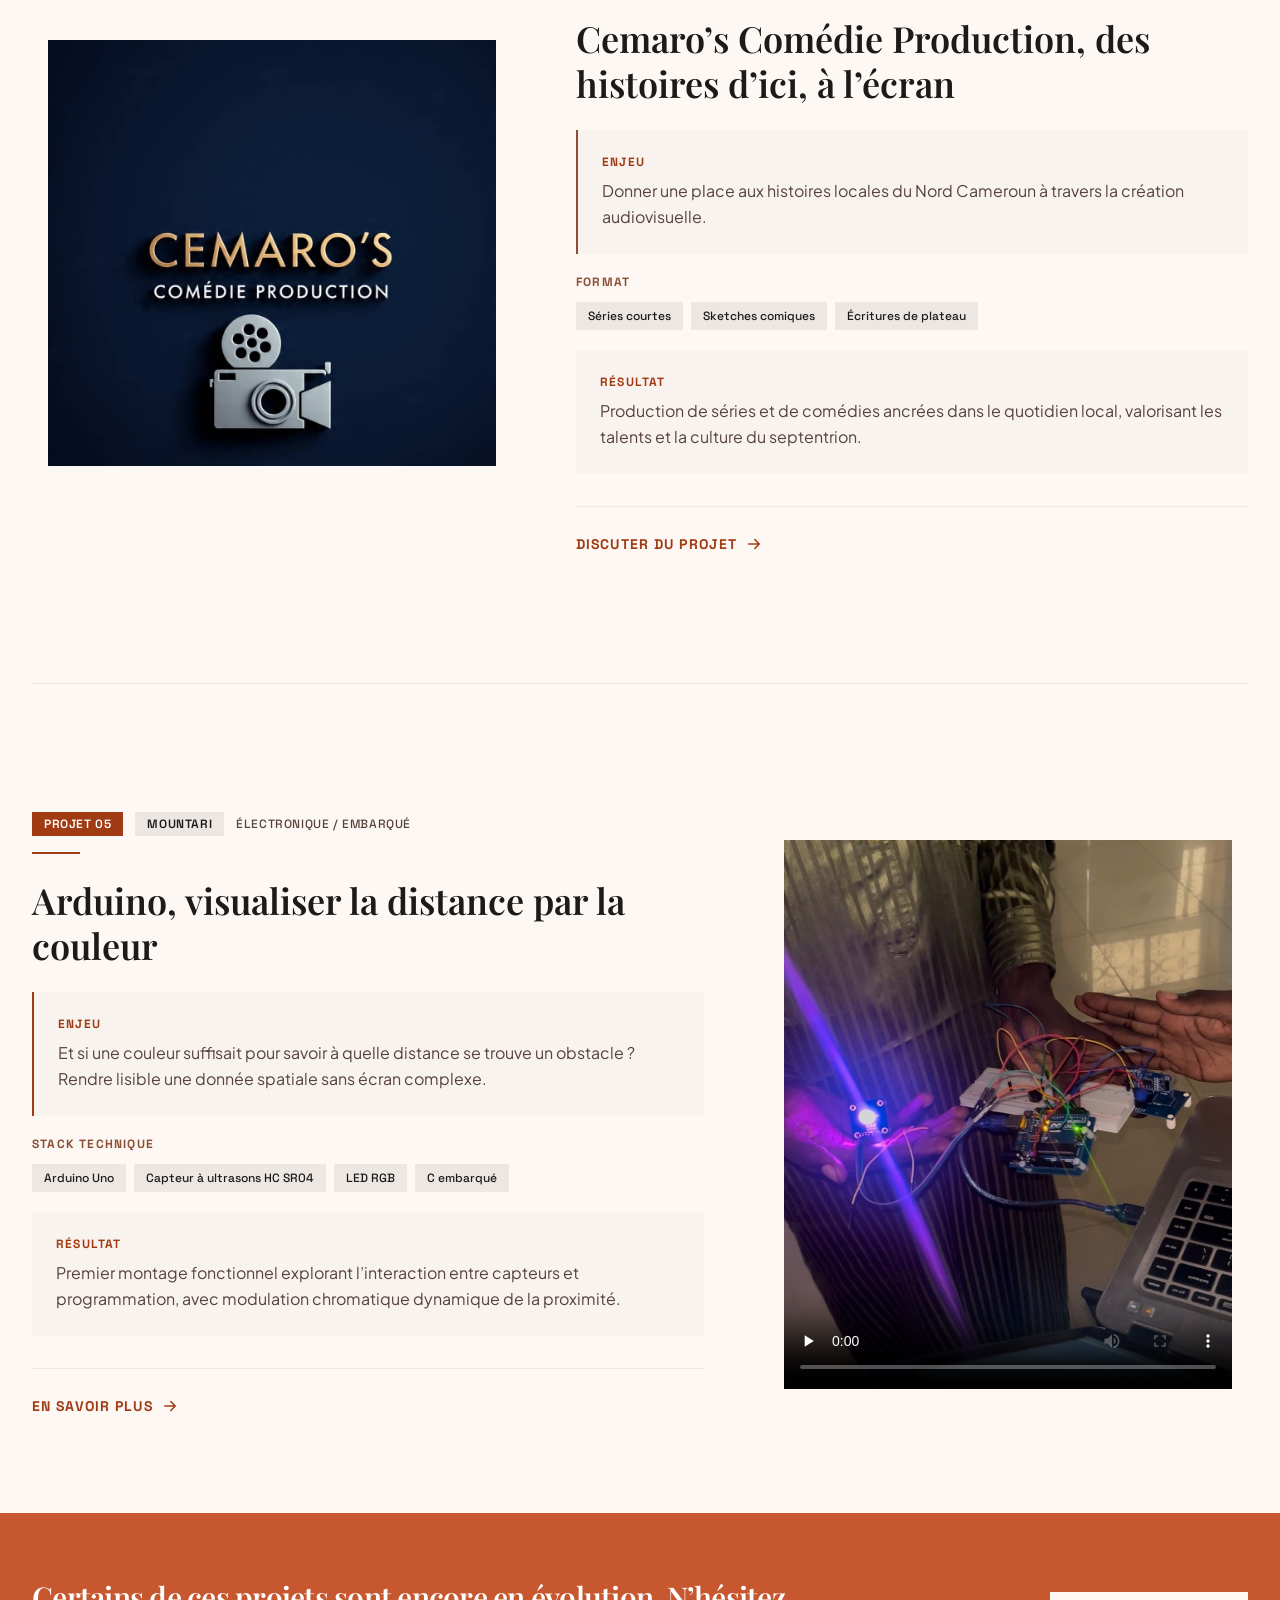
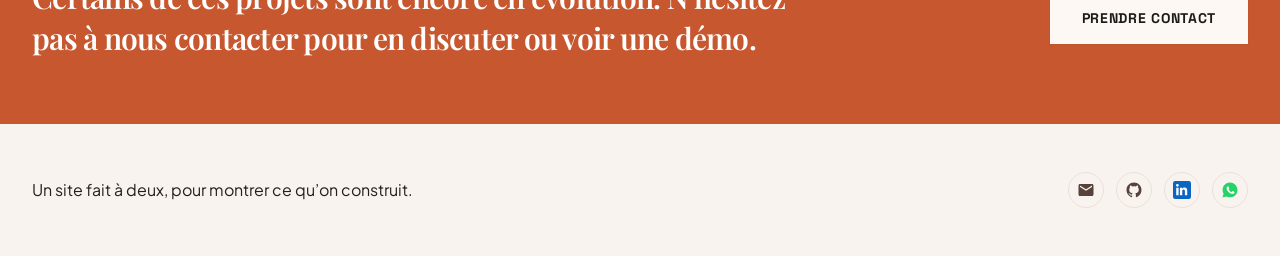
==== commit 466ce36b: "Update projets.html correction du path de Logegra (Logegra.png au lieu de logegra.png)" ====
--- a/projets.html
+++ b/projets.html
@@ -82,7 +82,7 @@
         </div>
       </div>
       <div class="fiche-media">
-        <img src="assets/images/logegra.png" alt="Logo de LogeGra" class="">
+        <img src="assets/images/Logegra.png" alt="Logo de LogeGra" class="">
       </div>
     </article>
     <div class="fiche-sep"></div>
